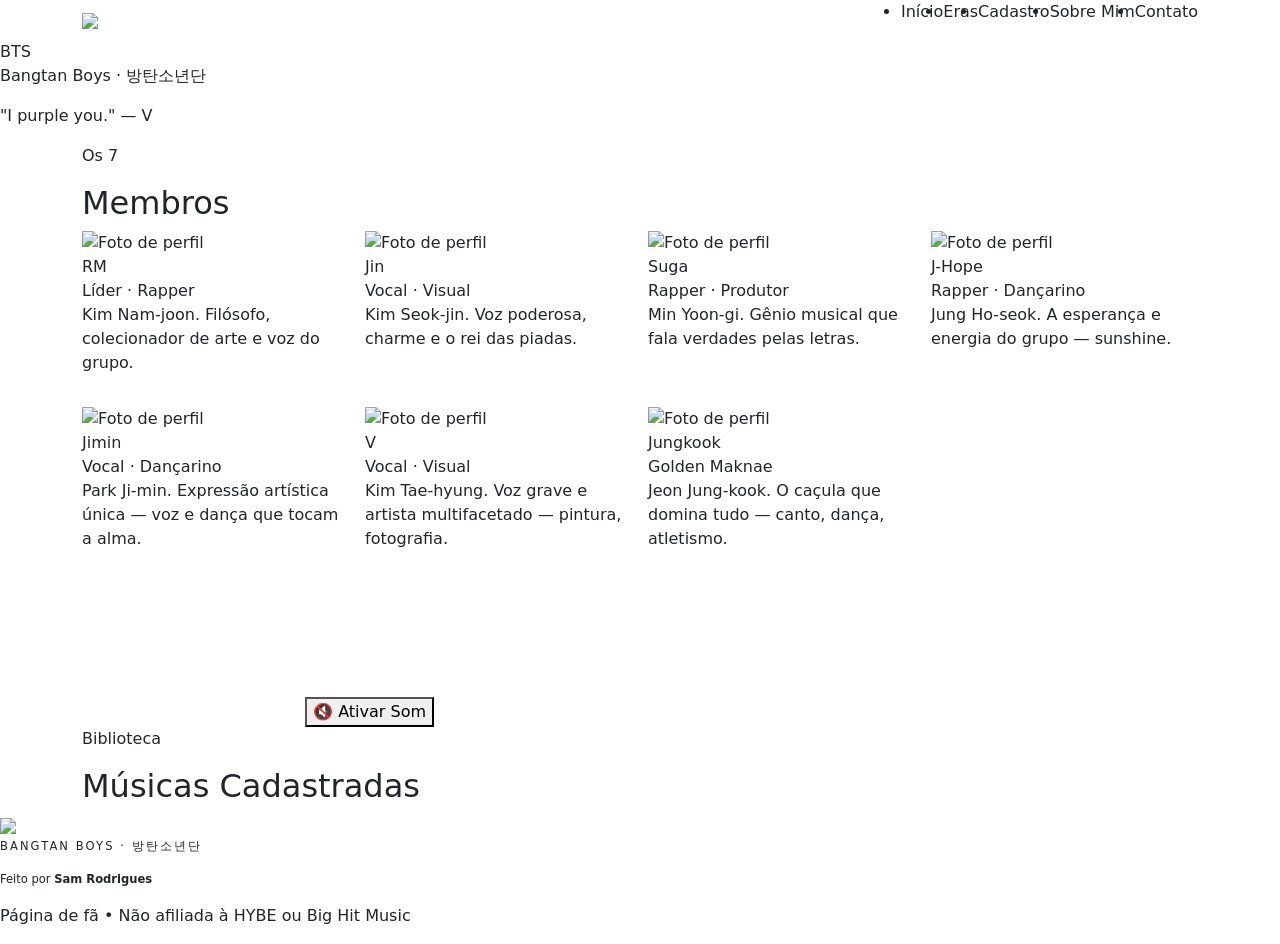
==== index.html @ 4731b125 "Add files via upload" ====
<!DOCTYPE html>
<html lang="pt-BR">
<head>
  <meta charset="UTF-8"/>
  <meta name="viewport" content="width=device-width, initial-scale=1.0, viewport-fit=cover"/>
  <meta name="description" content="Fanpage dedicada ao BTS - Bangtan Boys"/>
  <meta name="theme-color" content="#0A0A0F"/>
  <title>BTS — Bangtan Boys</title>
  <link href="https://cdnjs.cloudflare.com/ajax/libs/bootstrap/5.3.3/css/bootstrap.min.css" rel="stylesheet"/>
  <link href="https://fonts.googleapis.com/css2?family=Cinzel:wght@400;700;900&family=Inter:wght@300;400;500;600&display=swap" rel="stylesheet"/>
  <link rel="icon" type="image/png" href="IMG/icon-bts.png">
  <link rel="stylesheet" href="CSS/style.css"/>
</head>
<body>

<!-- ── NAV ── -->
<nav>
  <div class="container d-flex align-items-center justify-content-between">
    <a href="index.html" class="navbar-brand"><img src="IMG/nome-bts.png" width="60px" alt=""><img src="IMG/logo-bts.png" width="30px"></a>
    <button class="navbar-toggler d-md-none" id="nav-toggle">☰</button>
    <ul class="nav-tabs-custom d-none d-md-flex" id="nav-desktop">
      <li><a href="index.html" class="nav-link active">Início</a></li>
      <li><a href="eras.html" class="nav-link">Eras</a></li>
      <li><a href="cadastro.html" class="nav-link">Cadastro</a></li>
      <li><a href="sobre.html" class="nav-link">Sobre Mim</a></li>
      <li><a href="contato.html" class="nav-link">Contato</a></li>
    </ul>
  </div>
</nav>

<!-- ══════════════════════════════════════
     PAGE: HOME
══════════════════════════════════════ -->
<main id="page-home" class="page">

  <!-- hero -->
  <div class="hero">
    <div class="position-relative">
      <div class="hero-bts">BTS</div>
      <p class="hero-sub">Bangtan Boys · 방탄소년단</p>
      <p class="hero-quote">"I purple you." — V</p>
    </div>
  </div>


  <div class="glow-strip"></div>

  <!-- membros -->
  <section class="sec" style="background:var(--bg2)">
    <div class="container">
      <div class="reveal">
        <p class="sec-label">Os 7</p>
        <h2 class="sec-title">Membros</h2>
        <div class="hairline"></div>
      </div>
      <div class="row g-2 g-md-3">
        <div class="col-6 col-sm-4 col-md-4 col-lg-3 reveal">
          <div class="member-card">
            <div class="avatar-ring">
            <img src="IMG/membros/rm.jpg" alt="Foto de perfil">
            </div>
            <div class="m-name">RM</div>
            <div class="m-role">Líder · Rapper</div>
            <p class="m-desc">Kim Nam-joon. Filósofo, colecionador de arte e voz do grupo.</p>
          </div>
        </div>
        <div class="col-6 col-sm-4 col-md-4 col-lg-3 reveal">
          <div class="member-card">
            <div class="avatar-ring">
            <img src="IMG/membros/jin.jpg" alt="Foto de perfil">
            </div>
            <div class="m-name">Jin</div>
            <div class="m-role">Vocal · Visual</div>
            <p class="m-desc">Kim Seok-jin. Voz poderosa, charme e o rei das piadas.</p>
          </div>
        </div>
        <div class="col-6 col-sm-4 col-md-4 col-lg-3 reveal">
          <div class="member-card">
            <div class="avatar-ring">
            <img src="IMG/membros/suga.jpg" alt="Foto de perfil">
            </div>
            <div class="m-name">Suga</div>
            <div class="m-role">Rapper · Produtor</div>
            <p class="m-desc">Min Yoon-gi. Gênio musical que fala verdades pelas letras.</p>
          </div>
        </div>
        <div class="col-6 col-sm-4 col-md-4 col-lg-3 reveal">
          <div class="member-card">
            <div class="avatar-ring">
            <img src="IMG/membros/hobi.jpg" alt="Foto de perfil">
            </div>
            <div class="m-name">J-Hope</div>
            <div class="m-role">Rapper · Dançarino</div>
            <p class="m-desc">Jung Ho-seok. A esperança e energia do grupo — sunshine.</p>
          </div>
        </div>
        <div class="col-6 col-sm-4 col-md-4 col-lg-3 reveal">
          <div class="member-card">
            <div class="avatar-ring">
            <img src="IMG/membros/jimin.jpg" alt="Foto de perfil">
            </div>
            <div class="m-name">Jimin</div>
            <div class="m-role">Vocal · Dançarino</div>
            <p class="m-desc">Park Ji-min. Expressão artística única — voz e dança que tocam a alma.</p>
          </div>
        </div>
        <div class="col-6 col-sm-4 col-md-4 col-lg-3 reveal">
          <div class="member-card">
            <div class="avatar-ring">
            <img src="IMG/membros/v.jpg" alt="Foto de perfil">
            </div>
            <div class="m-name">V</div>
            <div class="m-role">Vocal · Visual</div>
            <p class="m-desc">Kim Tae-hyung. Voz grave e artista multifacetado — pintura, fotografia.</p>
          </div>
        </div>
        <div class="col-6 col-sm-4 col-md-4 col-lg-3 reveal">
          <div class="member-card">
            <div class="avatar-ring">
            <img src="IMG/membros/jk.jpg" alt="Foto de perfil">
            </div>
            <div class="m-name">Jungkook</div>
            <div class="m-role">Golden Maknae</div>
            <p class="m-desc">Jeon Jung-kook. O caçula que domina tudo — canto, dança, atletismo.</p>
          </div>
        </div>
      </div>
    </div>
  </section>

  <div class="glow-strip"></div>
  
  <section class="banner-video">
    <video id="videoBanner" autoplay muted loop playsinline>
        <source src="video/banner-video.mp4" type="video/mp4">
    </video>

    <button id="btnSom" class="btn-som">
        🔇 Ativar Som
    </button>
</section>

  <div class="glow-strip"></div>

  <!-- músicas cadastradas (home preview) -->
  <section class="sec" id="home-songs-sec">
    <div class="container">
      <div class="reveal">
        <p class="sec-label">Biblioteca</p>
        <h2 class="sec-title">Músicas Cadastradas</h2>
        <div class="hairline"></div>
      </div>
      <div id="home-songs-container"></div>
    </div>
  </section>

</main>

<!-- FOOTER -->
<footer>
  <div class="footer-brand"><img src="IMG/nome-bts.png" width="60px" alt=""><img src="IMG/logo-bts.png" width="30px"></div>
  <p style="font-size:clamp(0.6rem,1.2vw,0.72rem);color:var(--muted);letter-spacing:.18em;text-transform:uppercase">Bangtan Boys · 방탄소년단</p>
  <p style="font-size:clamp(0.6rem,1.2vw,0.72rem);color:var(--muted);margin-top:.4rem">Feito por <strong style="color:var(--purple-l)">Sam Rodrigues</strong></p>
  <p class="footer-note">Página de fã • Não afiliada à HYBE ou Big Hit Music</p>
</footer>

<script src="https://cdnjs.cloudflare.com/ajax/libs/bootstrap/5.3.3/js/bootstrap.bundle.min.js"></script>
<script src="JS/script.js"></script>
</body>
</html>
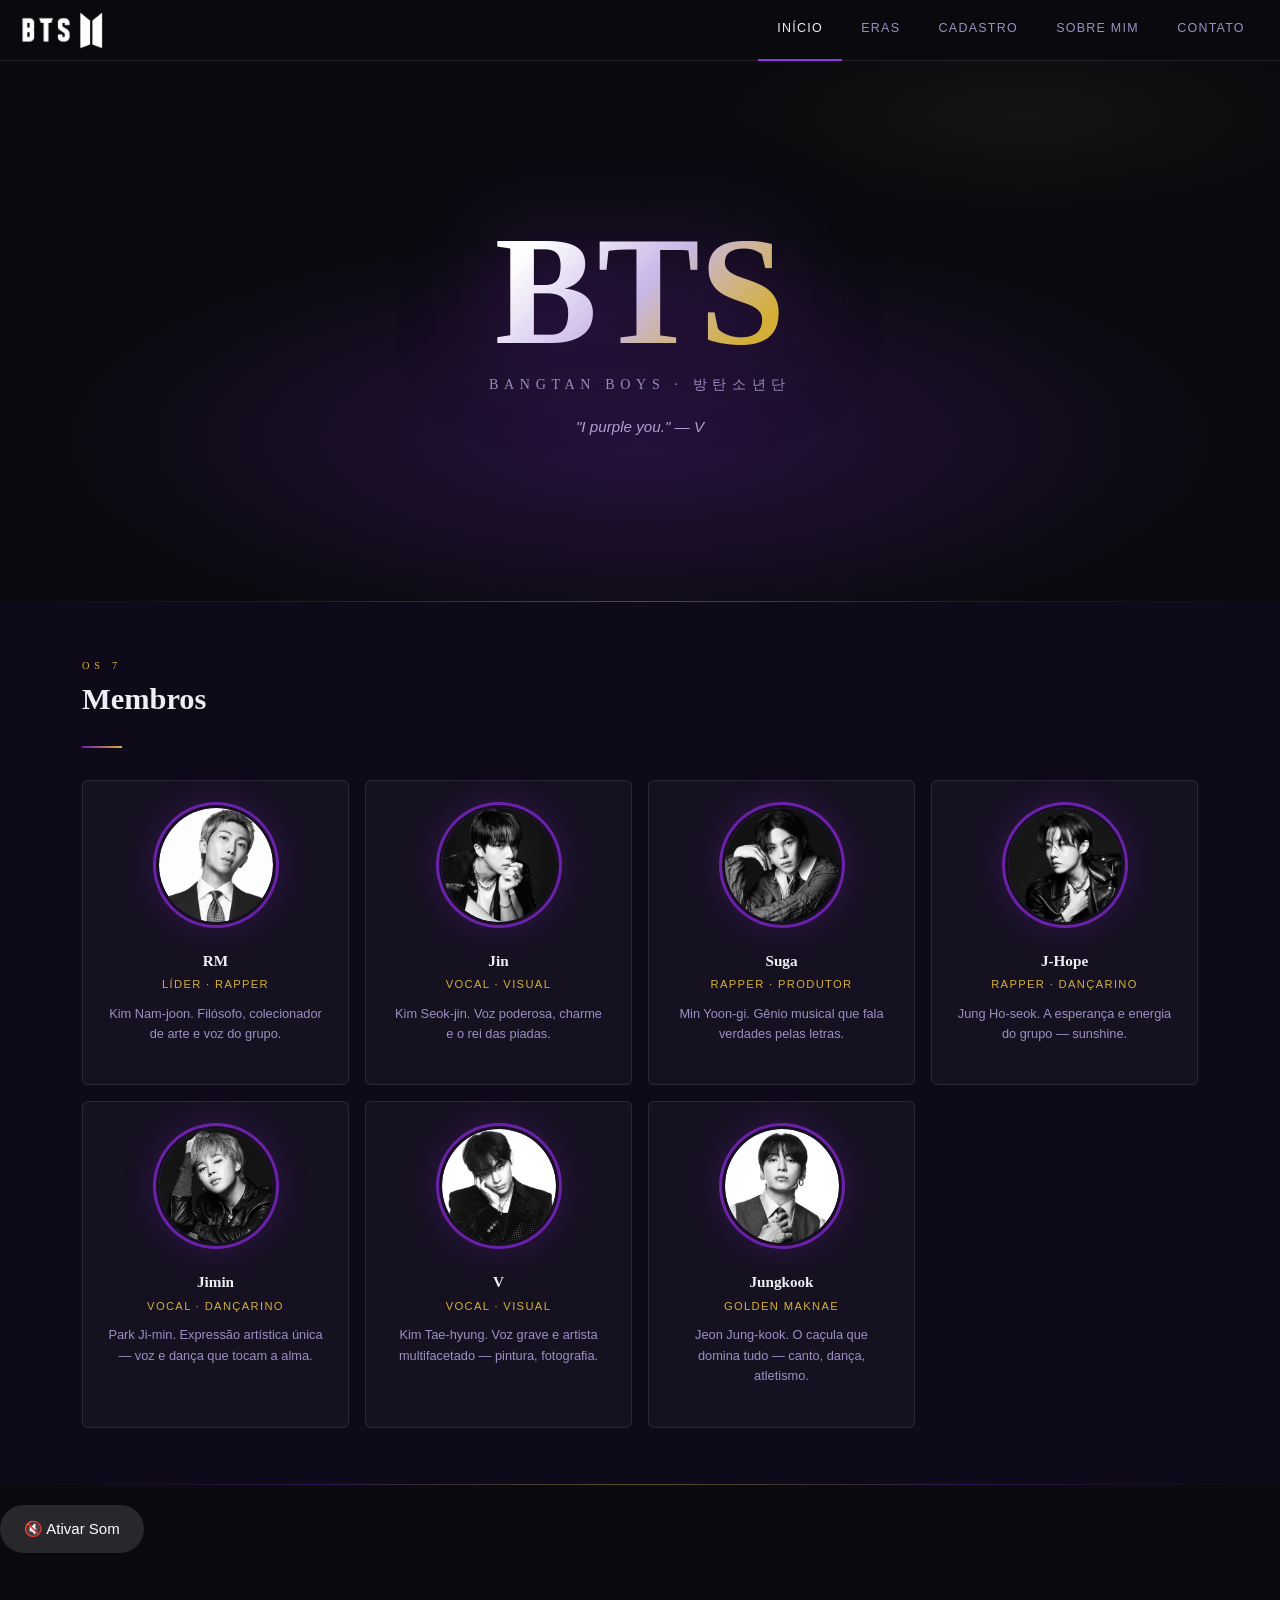
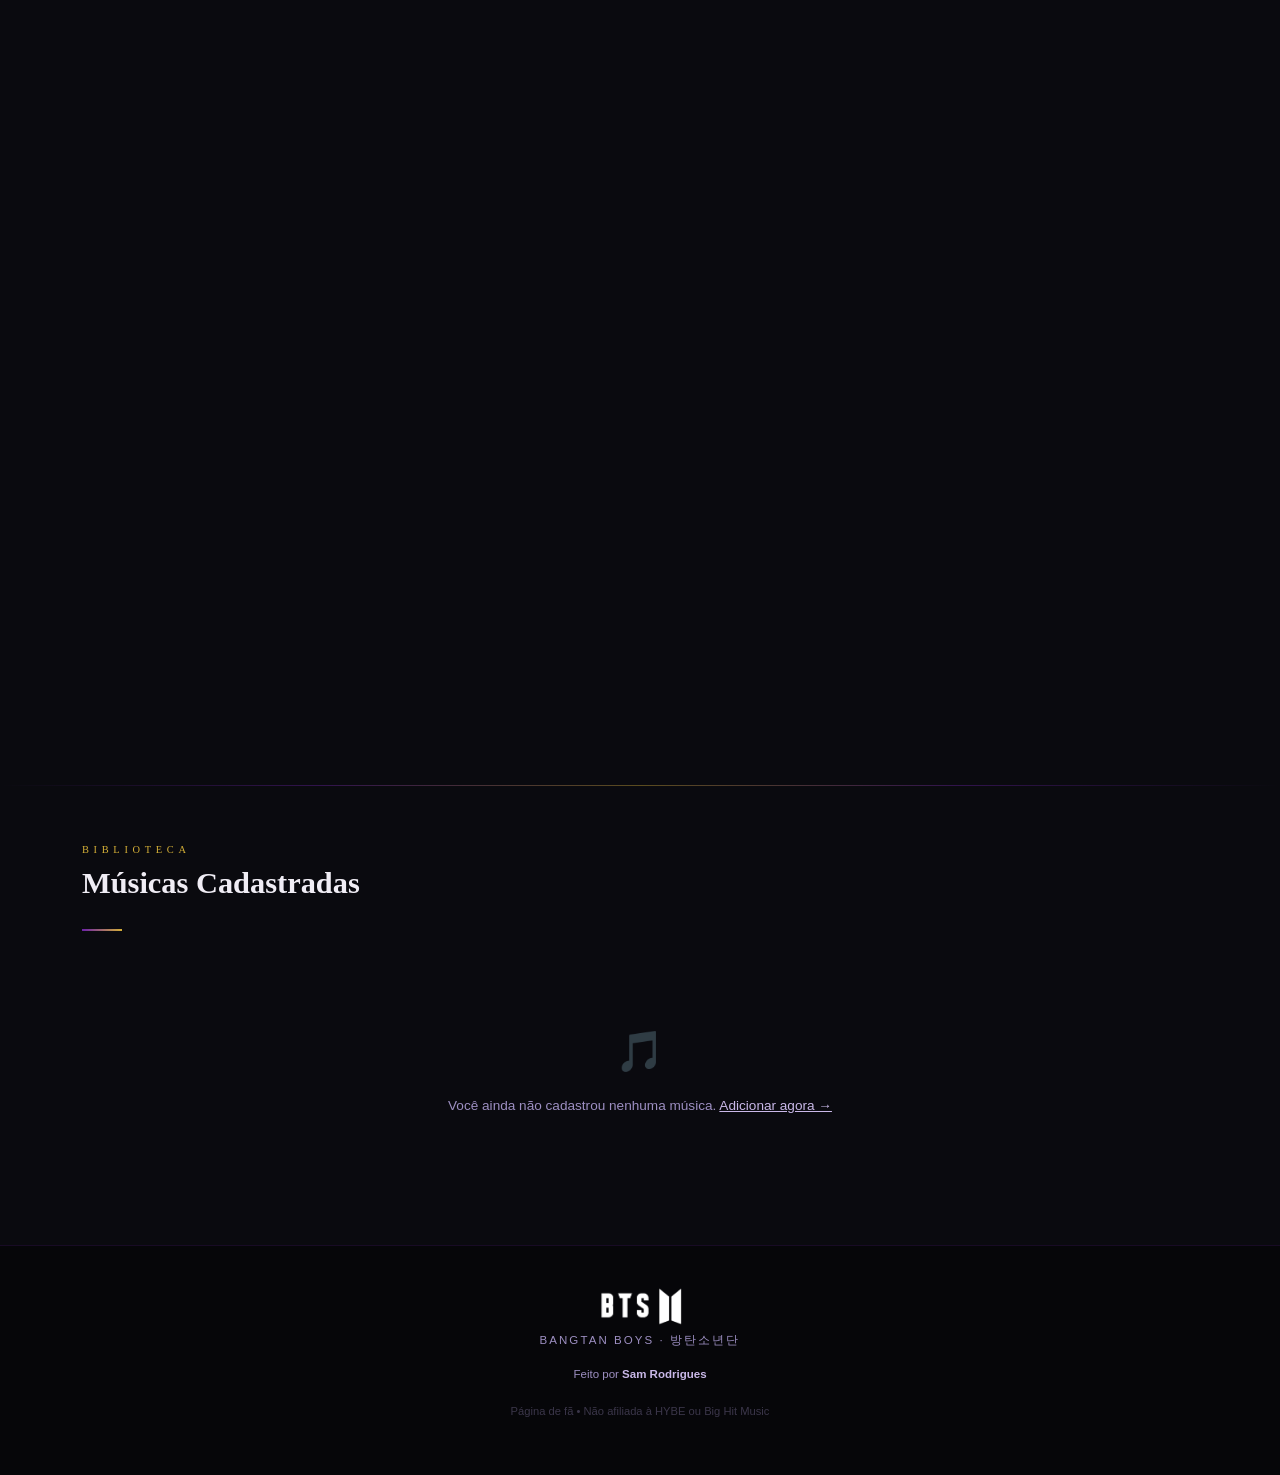
==== commit 43c43540: "Fix video source path in index.html" ====
--- a/index.html
+++ b/index.html
@@ -132,7 +132,7 @@
   
   <section class="banner-video">
     <video id="videoBanner" autoplay muted loop playsinline>
-        <source src="video/banner-video.mp4" type="video/mp4">
+        <source src="VIDEO/banner-video.mp4" type="video/mp4">
     </video>
 
     <button id="btnSom" class="btn-som">
--- a/CSS/style.css
+++ b/CSS/style.css
@@ -0,0 +1,1174 @@
+:root {
+  --bg:       #0A0A0F;
+  --bg2:      #0f0a1a;
+  --bg3:      #130d20;
+  --purple:   #6B21A8;
+  --purple-m: #9333ea;
+  --purple-l: #C9B8E8;
+  --gold:     #D4AF37;
+  --gold-l:   #f0d060;
+  --white:    #F0EDF5;
+  --muted:    #9D8FC2;
+  --border:   rgba(201,184,232,.12);
+  --card-bg:  rgba(255,255,255,.03);
+}
+
+*, *::before, *::after { 
+  box-sizing: border-box; 
+  margin: 0; 
+  padding: 0; 
+}
+
+html { 
+  scroll-behavior: smooth; 
+  font-size: 16px;
+}
+
+body {
+  background: var(--bg);
+  color: var(--white);
+  font-family: 'Inter', sans-serif;
+  font-size: clamp(14px, 2vw, 15px);
+  overflow-x: hidden;
+  line-height: 1.6;
+}
+
+/* ── SCROLLBAR ── */
+::-webkit-scrollbar { 
+  width: 8px; 
+}
+::-webkit-scrollbar-track { 
+  background: var(--bg); 
+}
+::-webkit-scrollbar-thumb { 
+  background: var(--purple); 
+  border-radius: 4px; 
+}
+::-webkit-scrollbar-thumb:hover { 
+  background: var(--purple-m); 
+}
+
+/* ── NAV ── */
+nav {
+  background: rgba(10,10,15,.98);
+  backdrop-filter: blur(16px);
+  border-bottom: 1px solid var(--border);
+  position: sticky; 
+  top: 0; 
+  z-index: 200;
+  padding: 0 1rem;
+}
+
+nav .container {
+  height: 60px;
+  display: flex;
+  align-items: center;
+  justify-content: space-between;
+  max-width: 100%;
+  padding: 0;
+}
+
+.navbar-brand {
+  font-family: 'Cinzel', serif;
+  font-size: clamp(1.2rem, 4vw, 1.5rem);
+  font-weight: 900;
+  letter-spacing: .18em;
+  background: linear-gradient(90deg, var(--gold), var(--purple-l));
+  -webkit-background-clip: text;
+  -webkit-text-fill-color: transparent;
+  flex-shrink: 0;
+  text-decoration: none;
+}
+
+.nav-tabs-custom { 
+  display: flex; 
+  gap: 0; 
+  list-style: none; 
+  margin: 0; 
+  flex-wrap: wrap;
+}
+
+.nav-tabs-custom .nav-link {
+  color: var(--muted);
+  font-size: clamp(0.65rem, 1.5vw, 0.78rem);
+  letter-spacing: .1em;
+  text-transform: uppercase;
+  padding: 1.25rem clamp(0.8rem, 2vw, 1.2rem);
+  border: none;
+  background: none;
+  cursor: pointer;
+  border-bottom: 2px solid transparent;
+  transition: color .2s, border-color .2s;
+  white-space: nowrap;
+  text-decoration: none;
+  display: block;
+}
+
+.nav-tabs-custom .nav-link:hover { 
+  color: var(--purple-l); 
+}
+
+.nav-tabs-custom .nav-link.active {
+  color: var(--white);
+  border-bottom-color: var(--purple-m);
+}
+
+.navbar-toggler {
+  border: 1px solid var(--border);
+  background: none;
+  color: var(--purple-l);
+  padding: .5rem .8rem;
+  border-radius: 3px;
+  font-size: 1.25rem;
+  cursor: pointer;
+  transition: all .2s;
+}
+
+.navbar-toggler:hover {
+  border-color: var(--purple-m);
+  color: var(--white);
+}
+
+/* ── PAGES ── */
+.page { 
+  min-height: calc(100vh - 60px); 
+}
+
+/* ── HERO (home) ── */
+.hero {
+  min-height: clamp(45vh, 60vh, 70vh);
+  display: flex; 
+  align-items: center; 
+  justify-content: center;
+  text-align: center;
+  padding: clamp(2rem, 5vw, 4rem) 1rem clamp(2rem, 5vw, 3rem);
+  position: relative; 
+  overflow: hidden;
+}
+
+.hero::before {
+  content: '';
+  position: absolute; 
+  inset: 0;
+  background:
+    radial-gradient(ellipse 65% 55% at 50% 70%, rgba(107,33,168,.3) 0%, transparent 70%),
+    radial-gradient(ellipse 40% 30% at 80% 10%, rgba(212,175,55,.06) 0%, transparent 60%);
+  pointer-events: none;
+}
+
+.hero-bts {
+  font-family: 'Cinzel', serif;
+  font-size: clamp(3rem, 12vw, 11rem);
+  font-weight: 900;
+  line-height: .9;
+  background: linear-gradient(135deg, #fff 15%, var(--purple-l) 50%, var(--gold) 85%);
+  -webkit-background-clip: text;
+  -webkit-text-fill-color: transparent;
+  filter: drop-shadow(0 0 48px rgba(107,33,168,.55));
+  position: relative;
+  word-break: break-word;
+}
+
+.hero-sub {
+  font-family: 'Cinzel', serif;
+  font-size: clamp(0.6rem, 1.5vw, 0.88rem);
+  letter-spacing: .4em;
+  color: var(--muted);
+  text-transform: uppercase;
+  margin-top: clamp(0.5rem, 2vw, 0.75rem);
+}
+
+.hero-quote {
+  color: var(--purple-l);
+  font-style: italic;
+  font-size: clamp(0.8rem, 2vw, 0.95rem);
+  margin-top: clamp(0.75rem, 2vw, 1.25rem);
+  opacity: .85;
+}
+
+/* ── SECTION SHARED ── */
+.sec { 
+  padding: clamp(2rem, 5vw, 3.5rem) 0; 
+}
+
+.sec-label {
+  font-family: 'Cinzel', serif;
+  font-size: clamp(0.6rem, 1.2vw, 0.65rem);
+  letter-spacing: .45em;
+  color: var(--gold);
+  text-transform: uppercase;
+  margin-bottom: .4rem;
+}
+
+.sec-title {
+  font-family: 'Cinzel', serif;
+  font-size: clamp(1.3rem, 4vw, 1.9rem);
+  font-weight: 700;
+  color: var(--white);
+  margin-bottom: clamp(1rem, 3vw, 1.75rem);
+  word-break: break-word;
+}
+
+.hairline {
+  width: 40px; 
+  height: 2px;
+  background: linear-gradient(90deg, var(--purple), var(--gold));
+  margin-bottom: clamp(1.5rem, 3vw, 2rem);
+}
+
+/* ── MEMBER CARDS ── */
+.member-card {
+  background: var(--card-bg);
+  border: 1px solid var(--border);
+  border-radius: 6px;
+  padding: clamp(1rem, 2vw, 1.5rem);
+  text-align: center;
+  height: 100%;
+  transition: border-color .2s, transform .25s;
+}
+
+.member-card:hover { 
+  border-color: rgba(107,33,168,.45); 
+  transform: translateY(-4px); 
+}
+
+.m-avatar {
+  width: 60px; 
+  height: 60px;
+  border-radius: 50%;
+  background: linear-gradient(135deg, var(--purple), #1a0533);
+  border: 2px solid rgba(201,184,232,.25);
+  display: flex; 
+  align-items: center; 
+  justify-content: center;
+  font-family: 'Cinzel', serif;
+  font-size: 1.1rem; 
+  font-weight: 700;
+  color: var(--purple-l);
+  margin: 0 auto .9rem;
+}
+
+.m-name { 
+  font-family:'Cinzel',serif; 
+  font-size: clamp(0.85rem, 2vw, 0.95rem); 
+  font-weight:700; 
+  color:var(--white); 
+  margin-bottom:.2rem; 
+}
+
+.m-role { 
+  font-size: clamp(0.65rem, 1.5vw, 0.7rem); 
+  color:var(--gold); 
+  letter-spacing:.12em; 
+  text-transform:uppercase; 
+}
+
+.m-desc { 
+  font-size: clamp(0.75rem, 1.5vw, 0.8rem); 
+  color:var(--muted); 
+  margin-top:.6rem; 
+  line-height:1.6; 
+}
+/*coisas do banner*/
+.banner-video{
+    position: relative;
+    height: 100vh;
+    overflow: hidden;
+}
+
+.banner-video video{
+    position: absolute;
+    width:100%;
+    height:100%;
+    object-fit:cover;
+}
+
+.banner-content{
+    position:relative;
+    z-index:2;
+    display:flex;
+    justify-content:center;
+    align-items:center;
+    height:100%;
+    color:#fff;
+}
+.btn-som{
+    margin-top:20px;
+    padding:12px 24px;
+    border:none;
+    border-radius:30px;
+    background:#ffffff20;
+    color:#fff;
+    cursor:pointer;
+    backdrop-filter:blur(10px);
+    transition:.3s;
+}
+
+.btn-som:hover{
+    background:#ffffff40;
+}
+
+/* ── GLOW STRIP ── */
+.glow-strip {
+  height: 1px;
+  background: linear-gradient(90deg, transparent, var(--purple), var(--gold), var(--purple), transparent);
+  opacity: .4;
+}
+
+/* ── CADASTRO PAGE ── */
+.form-section {
+  max-width: 680px;
+  margin: 0 auto;
+  background: var(--card-bg);
+  border: 1px solid var(--border);
+  border-radius: 8px;
+  padding: clamp(1.5rem, 4vw, 2.5rem);
+}
+
+.form-label {
+  color: var(--purple-l);
+  font-size: clamp(0.7rem, 1.5vw, 0.78rem);
+  letter-spacing: .08em;
+  text-transform: uppercase;
+  margin-bottom: .4rem;
+  font-weight: 500;
+}
+
+.form-control, .form-select {
+  background: rgba(255,255,255,.04) !important;
+  border: 1px solid var(--border) !important;
+  color: var(--white) !important;
+  border-radius: 4px;
+  font-size: clamp(0.8rem, 1.5vw, 0.88rem);
+  padding: 0.6rem 0.8rem;
+  transition: border-color .2s;
+}
+
+.form-control:focus, .form-select:focus {
+  border-color: var(--purple-m) !important;
+  box-shadow: 0 0 0 3px rgba(147,51,234,.15) !important;
+  outline: none;
+}
+
+.form-control::placeholder { 
+  color: var(--muted); 
+  opacity: .6; 
+}
+
+.form-select option { 
+  background: #1a0d2e; 
+  color: var(--white); 
+}
+
+.btn-add {
+  background: var(--purple);
+  color: #fff; 
+  border: none;
+  padding: clamp(0.6rem, 1.5vw, 0.65rem) clamp(1.5rem, 3vw, 2rem);
+  border-radius: 4px;
+  font-size: clamp(0.75rem, 1.5vw, 0.82rem);
+  letter-spacing: .08em;
+  text-transform: uppercase;
+  cursor: pointer;
+  transition: background .2s, box-shadow .2s;
+  width: 100%;
+  margin-top: .5rem;
+}
+
+.btn-add:hover { 
+  background: var(--purple-m); 
+  box-shadow: 0 0 18px rgba(147,51,234,.4); 
+}
+
+/* ── TABELA DE MÚSICAS ── */
+.songs-section { 
+  margin-top: clamp(2rem, 5vw, 3rem); 
+}
+
+.songs-header {
+  display: flex; 
+  align-items: center; 
+  justify-content: space-between;
+  margin-bottom: clamp(1rem, 2vw, 1.25rem); 
+  flex-wrap: wrap; 
+  gap: clamp(0.5rem, 1vw, 0.75rem);
+}
+
+.badge-count {
+  background: rgba(107,33,168,.3);
+  border: 1px solid rgba(107,33,168,.4);
+  color: var(--purple-l);
+  font-size: clamp(0.65rem, 1.2vw, 0.72rem);
+  letter-spacing: .1em;
+  padding: .25rem .75rem;
+  border-radius: 20px;
+  white-space: nowrap;
+}
+
+.search-input {
+  background: rgba(255,255,255,.04);
+  border: 1px solid var(--border);
+  color: var(--white);
+  border-radius: 4px;
+  padding: clamp(0.4rem, 1vw, 0.45rem) clamp(0.7rem, 1.5vw, 0.9rem);
+  font-size: clamp(0.75rem, 1.5vw, 0.82rem);
+  width: 100%;
+  max-width: 250px;
+  transition: border-color .2s;
+}
+
+.search-input:focus { 
+  border-color: var(--purple-m); 
+  outline: none; 
+}
+
+.search-input::placeholder { 
+  color: var(--muted); 
+  opacity: .6; 
+}
+
+.songs-table-wrap {
+  border: 1px solid var(--border);
+  border-radius: 6px;
+  overflow: hidden;
+  overflow-x: auto;
+  -webkit-overflow-scrolling: touch;
+}
+
+table.songs-table {
+  width: 100%;
+  border-collapse: collapse;
+  font-size: clamp(0.75rem, 1.5vw, 0.84rem);
+  min-width: 600px;
+}
+
+.songs-table thead tr {
+  background: rgba(107,33,168,.18);
+}
+
+.songs-table thead th {
+  color: var(--muted);
+  font-size: clamp(0.65rem, 1.2vw, 0.7rem);
+  letter-spacing: .12em;
+  text-transform: uppercase;
+  padding: clamp(0.6rem, 1.5vw, 0.85rem) clamp(0.8rem, 1.5vw, 1.1rem);
+  border-bottom: 1px solid var(--border);
+  white-space: nowrap;
+  font-weight: 500;
+  cursor: pointer;
+  user-select: none;
+  transition: color .2s;
+}
+
+.songs-table thead th:hover { 
+  color: var(--purple-l); 
+}
+
+.songs-table thead th.sorted-asc::after { 
+  content: ' ↑'; 
+  color: var(--gold); 
+}
+
+.songs-table thead th.sorted-desc::after { 
+  content: ' ↓'; 
+  color: var(--gold); 
+}
+
+.songs-table tbody tr {
+  border-bottom: 1px solid var(--border);
+  transition: background .15s;
+}
+
+.songs-table tbody tr:last-child { 
+  border-bottom: none; 
+}
+
+.songs-table tbody tr:hover { 
+  background: rgba(107,33,168,.08); 
+}
+
+.songs-table td { 
+  padding: clamp(0.6rem, 1.5vw, 0.8rem) clamp(0.8rem, 1.5vw, 1.1rem); 
+  color: var(--white); 
+  vertical-align: middle; 
+}
+
+.songs-table td.td-title { 
+  font-weight: 500; 
+}
+
+.songs-table td.td-member { 
+  color: var(--purple-l); 
+  font-size: clamp(0.7rem, 1.2vw, 0.8rem); 
+}
+
+.songs-table td.td-album { 
+  color: var(--muted); 
+  font-size: clamp(0.7rem, 1.2vw, 0.8rem); 
+}
+
+.td-year span {
+  background: rgba(212,175,55,.12);
+  border: 1px solid rgba(212,175,55,.25);
+  color: var(--gold-l);
+  padding: .15rem .55rem;
+  border-radius: 3px;
+  font-size: clamp(0.65rem, 1.2vw, 0.74rem);
+  font-family: 'Inter', monospace;
+}
+
+.td-fav { 
+  text-align: center; 
+  font-size: 1rem; 
+  cursor: pointer;
+  transition: transform .2s;
+}
+
+.td-fav:hover { 
+  transform: scale(1.2); 
+}
+
+.td-actions { 
+  text-align: center; 
+}
+
+.btn-del {
+  background: rgba(220,38,38,.15);
+  border: 1px solid rgba(220,38,38,.25);
+  color: #f87171;
+  border-radius: 3px;
+  padding: .2rem .6rem;
+  font-size: clamp(0.65rem, 1.2vw, 0.72rem);
+  cursor: pointer;
+  transition: background .2s;
+}
+
+.btn-del:hover { 
+  background: rgba(220,38,38,.3); 
+}
+
+.empty-state {
+  text-align: center;
+  padding: clamp(2rem, 5vw, 3.5rem) 1rem;
+  color: var(--muted);
+}
+
+.empty-state .empty-icon { 
+  font-size: clamp(2rem, 5vw, 2.5rem); 
+  margin-bottom: .75rem; 
+  opacity: .5; 
+}
+
+.empty-state p { 
+  font-size: clamp(0.8rem, 1.5vw, 0.85rem); 
+}
+
+/* ── TOAST ── */
+.toast-bts {
+  position: fixed; 
+  bottom: clamp(1rem, 3vw, 2rem); 
+  right: clamp(1rem, 3vw, 2rem);
+  background: rgba(107,33,168,.9);
+  backdrop-filter: blur(8px);
+  border: 1px solid rgba(201,184,232,.2);
+  color: var(--white);
+  padding: .75rem clamp(1rem, 2vw, 1.5rem);
+  border-radius: 6px;
+  font-size: clamp(0.75rem, 1.5vw, 0.84rem);
+  z-index: 9999;
+  transform: translateY(120%);
+  opacity: 0;
+  transition: transform .3s, opacity .3s;
+  max-width: 90vw;
+}
+
+.toast-bts.show { 
+  transform: translateY(0); 
+  opacity: 1; 
+}
+
+/* ── SOBRE MIM ── */
+.sobre-hero {
+  padding: clamp(2rem, 5vw, 4rem) 1rem clamp(1.5rem, 3vw, 2rem);
+  text-align: center;
+  position: relative;
+}
+
+.avatar-ring {
+  width: clamp(80px, 15vw, 120px);
+  height: clamp(80px, 15vw, 120px);
+  border-radius: 50%;
+  background: linear-gradient(135deg, var(--purple), #1a0533);
+  border: 3px solid transparent;
+  background-clip: padding-box;
+  position: relative;
+  margin: 0 auto clamp(1rem, 2vw, 1.5rem);
+  display: flex;
+  align-items: center;
+  justify-content: center;
+  box-shadow: 0 0 0 3px var(--purple), 0 0 32px rgba(107,33,168,.4);
+  overflow: hidden; /* ESSENCIAL */
+}
+
+.avatar-ring img {
+  width: 100%;
+  height: 100%;
+  object-fit: cover;
+  border-radius: 50%;
+  display: block;
+}
+
+.sobre-name {
+  font-family: 'Cinzel', serif;
+  font-size: clamp(1.4rem, 5vw, 2.2rem);
+  font-weight: 700;
+  background: linear-gradient(90deg, var(--white), var(--purple-l));
+  -webkit-background-clip: text;
+  -webkit-text-fill-color: transparent;
+  margin-bottom: .4rem;
+  word-break: break-word;
+}
+
+.sobre-role {
+  color: var(--gold);
+  font-size: clamp(0.65rem, 1.5vw, 0.78rem);
+  letter-spacing: .3em;
+  text-transform: uppercase;
+}
+
+.sobre-bio {
+  max-width: 580px;
+  margin: clamp(1rem, 2vw, 1.5rem) auto 0;
+  color: var(--muted);
+  line-height: 1.75;
+  font-size: clamp(0.85rem, 1.5vw, 0.9rem);
+}
+
+.social-links {
+  display: flex; 
+  gap: clamp(0.75rem, 2vw, 1rem); 
+  justify-content: center;
+  margin-top: clamp(1.25rem, 3vw, 1.75rem); 
+  flex-wrap: wrap;
+}
+
+.social-btn {
+  display: inline-flex; 
+  align-items: center; 
+  gap: .5rem;
+  background: var(--card-bg);
+  border: 1px solid var(--border);
+  color: var(--purple-l);
+  padding: clamp(0.45rem, 1vw, 0.55rem) clamp(1rem, 2vw, 1.3rem);
+  border-radius: 4px;
+  font-size: clamp(0.7rem, 1.5vw, 0.8rem);
+  letter-spacing: .07em;
+  text-decoration: none;
+  transition: border-color .2s, color .2s;
+}
+
+.social-btn:hover { 
+  border-color: var(--purple-m); 
+  color: var(--white); 
+}
+
+/* skills */
+.skill-tag {
+  display: inline-block;
+  background: rgba(107,33,168,.2);
+  border: 1px solid rgba(107,33,168,.35);
+  color: var(--purple-l);
+  font-size: clamp(0.65rem, 1.2vw, 0.75rem);
+  padding: clamp(0.25rem, 0.5vw, 0.3rem) clamp(0.6rem, 1vw, 0.8rem);
+  border-radius: 3px;
+  margin: .25rem;
+  letter-spacing: .05em;
+}
+
+.skill-tag.gold {
+  background: rgba(212,175,55,.12);
+  border-color: rgba(212,175,55,.3);
+  color: var(--gold-l);
+}
+
+/* project cards */
+.proj-card {
+  background: var(--card-bg);
+  border: 1px solid var(--border);
+  border-radius: 6px;
+  padding: clamp(1rem, 2vw, 1.5rem);
+  height: 100%;
+  transition: border-color .2s, transform .2s;
+}
+
+.proj-card:hover { 
+  border-color: rgba(212,175,55,.3); 
+  transform: translateY(-3px); 
+}
+
+.proj-name {
+  font-family: 'Cinzel', serif;
+  font-size: clamp(0.85rem, 2vw, 0.95rem);
+  font-weight: 700;
+  color: var(--white);
+  margin-bottom: .3rem;
+}
+
+.proj-type {
+  font-size: clamp(0.6rem, 1.2vw, 0.68rem);
+  color: var(--gold);
+  letter-spacing: .15em;
+  text-transform: uppercase;
+  margin-bottom: .75rem;
+}
+
+.proj-desc { 
+  font-size: clamp(0.75rem, 1.5vw, 0.82rem); 
+  color: var(--muted); 
+  line-height: 1.65; 
+}
+
+.cards-container{
+    display: flex;
+    gap: 1.5rem;
+    flex-wrap: wrap;      /* quebra para baixo em telas pequenas */
+    justify-content: center;
+    align-items: stretch;
+}
+
+.cards-container .info-card{
+    flex: 1 1 420px;      /* cresce, diminui e largura ideal */
+    max-width: 560px;
+}
+.info-card {
+  background: var(--card-bg);
+  border: 1px solid var(--border);
+  border-radius: 6px;
+  padding: clamp(1rem, 2vw, 1.5rem);
+}
+
+.info-card-label {
+  font-size: clamp(0.6rem, 1.2vw, 0.68rem);
+  color: var(--gold);
+  letter-spacing: .2em;
+  text-transform: uppercase;
+  margin-bottom: .75rem;
+}
+
+/* ── FOOTER ── */
+footer {
+  background: #060609;
+  border-top: 1px solid rgba(107,33,168,.18);
+  padding: clamp(1.5rem, 3vw, 2.5rem) 1rem;
+  text-align: center;
+}
+
+.footer-brand {
+  font-family: 'Cinzel', serif;
+  font-size: clamp(1.3rem, 3vw, 1.6rem);
+  font-weight: 900;
+  background: linear-gradient(90deg, var(--gold), var(--purple-l));
+  -webkit-background-clip: text;
+  -webkit-text-fill-color: transparent;
+  margin-bottom: .3rem;
+}
+
+.footer-note { 
+  font-size: clamp(0.6rem, 1.2vw, 0.7rem); 
+  color: rgba(157,143,194,.35); 
+  margin-top: 1.2rem; 
+}
+
+/* ── ERAS PAGE ── */
+.era-filters {
+  display: flex; 
+  gap: clamp(0.4rem, 1vw, 0.5rem); 
+  flex-wrap: wrap;
+  margin-bottom: clamp(1.5rem, 3vw, 2.5rem);
+}
+
+.era-pill {
+  background: var(--card-bg);
+  border: 1px solid var(--border);
+  color: var(--muted);
+  font-size: clamp(0.65rem, 1.2vw, 0.72rem);
+  letter-spacing: .1em;
+  text-transform: uppercase;
+  padding: clamp(0.3rem, 0.8vw, 0.35rem) clamp(0.8rem, 1.5vw, 1rem);
+  border-radius: 20px;
+  cursor: pointer;
+  transition: background .2s, border-color .2s, color .2s;
+  white-space: nowrap;
+}
+
+.era-pill:hover { 
+  border-color: var(--purple-m); 
+  color: var(--purple-l); 
+}
+
+.era-pill.active {
+  background: rgba(107,33,168,.3);
+  border-color: var(--purple-m);
+  color: var(--white);
+}
+
+.era-timeline {
+  position: relative;
+  padding-left: clamp(1.5rem, 3vw, 2.5rem);
+}
+
+.era-timeline::before {
+  content: '';
+  position: absolute;
+  left: clamp(8px, 1.5vw, 10px); 
+  top: 8px; 
+  bottom: 8px;
+  width: 2px;
+  background: linear-gradient(to bottom, var(--purple), var(--gold), var(--purple));
+  opacity: .35;
+  border-radius: 2px;
+}
+
+.era-item {
+  position: relative;
+  margin-bottom: clamp(1.5rem, 3vw, 2rem);
+  transition: opacity .3s, transform .3s;
+}
+
+.era-item.hidden { 
+  display: none; 
+}
+
+.era-dot {
+  position: absolute;
+  left: clamp(-2.25rem, -3vw, -2.5rem);
+  top: 1.1rem;
+  width: 14px; 
+  height: 14px;
+  border-radius: 50%;
+  border: 2px solid var(--purple-m);
+  background: var(--bg);
+  transition: background .2s, border-color .2s;
+  z-index: 1;
+}
+
+.era-item:hover .era-dot {
+  background: var(--purple-m);
+  box-shadow: 0 0 12px rgba(147,51,234,.5);
+}
+
+.era-card {
+  background: var(--card-bg);
+  border: 1px solid var(--border);
+  border-radius: 8px;
+  overflow: hidden;
+  display: grid;
+  grid-template-columns: clamp(120px, 25vw, 160px) 1fr;
+  transition: border-color .2s, transform .2s;
+}
+
+.era-card:hover { 
+  border-color: rgba(147,51,234,.4); 
+  transform: translateX(4px); 
+}
+
+.era-cover {
+  height: 100%;
+  min-height: clamp(100px, 20vw, 160px);
+  display: flex; 
+  align-items: center; 
+  justify-content: center;
+  font-family: 'Cinzel', serif;
+  font-size: clamp(0.75rem, 1.5vw, 0.85rem);
+  font-weight: 700;
+  letter-spacing: .08em;
+  text-align: center;
+  padding: 0;
+  line-height: 1.3;
+  position: relative;
+  overflow: hidden;
+}
+
+.era-cover-img {
+  width: 100%; 
+  height: 100%;
+  object-fit: cover;
+  display: block;
+  position: absolute; 
+  inset: 0;
+}
+
+.era-cover-label {
+  position: relative; 
+  z-index: 1;
+  padding: 1rem;
+}
+
+.era-cover-img.loaded + .era-cover-label { 
+  display: none; 
+}
+
+.img-upload-area {
+  border: 2px dashed var(--border);
+  border-radius: 6px;
+  padding: clamp(1rem, 2vw, 1.25rem);
+  text-align: center;
+  cursor: pointer;
+  transition: border-color .2s, background .2s;
+  position: relative;
+}
+
+.img-upload-area:hover { 
+  border-color: var(--purple-m); 
+  background: rgba(107,33,168,.05); 
+}
+
+.img-upload-area input[type=file] {
+  position: absolute; 
+  inset: 0; 
+  opacity: 0; 
+  cursor: pointer; 
+  width: 100%; 
+  height: 100%;
+}
+
+.img-upload-hint { 
+  font-size: clamp(0.7rem, 1.5vw, 0.78rem); 
+  color: var(--muted); 
+}
+
+.img-preview-wrap { 
+  display: none; 
+  margin-top: .75rem; 
+}
+
+.img-preview-wrap.show { 
+  display: flex; 
+  align-items: center; 
+  gap: .75rem; 
+  flex-wrap: wrap;
+}
+
+.img-preview-wrap img {
+  width: clamp(50px, 10vw, 64px); 
+  height: clamp(50px, 10vw, 64px);
+  object-fit: cover;
+  border-radius: 4px;
+  border: 1px solid var(--border);
+}
+
+.btn-rm-img {
+  background: rgba(220,38,38,.15);
+  border: 1px solid rgba(220,38,38,.25);
+  color: #f87171;
+  border-radius: 3px;
+  padding: .2rem .6rem;
+  font-size: clamp(0.65rem, 1.2vw, 0.72rem);
+  cursor: pointer;
+}
+
+.song-thumb {
+  width: clamp(30px, 5vw, 36px); 
+  height: clamp(30px, 5vw, 36px);
+  object-fit: cover;
+  border-radius: 3px;
+  border: 1px solid var(--border);
+  vertical-align: middle;
+}
+
+.song-thumb-empty {
+  width: clamp(30px, 5vw, 36px); 
+  height: clamp(30px, 5vw, 36px);
+  background: rgba(107,33,168,.15);
+  border: 1px solid var(--border);
+  border-radius: 3px;
+  display: inline-flex; 
+  align-items: center; 
+  justify-content: center;
+  font-size: clamp(0.7rem, 1.5vw, 0.8rem);
+  vertical-align: middle;
+}
+
+.era-body { 
+  padding: clamp(1rem, 2vw, 1.25rem) clamp(1rem, 2vw, 1.5rem); 
+}
+
+.era-year-tag {
+  font-size: clamp(0.6rem, 1.2vw, 0.68rem);
+  color: var(--gold);
+  letter-spacing: .2em;
+  text-transform: uppercase;
+  margin-bottom: .3rem;
+}
+
+.era-name {
+  font-family: 'Cinzel', serif;
+  font-size: clamp(0.95rem, 2vw, 1.05rem);
+  font-weight: 700;
+  color: var(--white);
+  margin-bottom: .3rem;
+  word-break: break-word;
+}
+
+.era-type-badge {
+  display: inline-block;
+  font-size: clamp(0.6rem, 1.2vw, 0.65rem);
+  letter-spacing: .12em;
+  text-transform: uppercase;
+  padding: .15rem .6rem;
+  border-radius: 3px;
+  margin-bottom: .7rem;
+}
+
+.era-type-album { 
+  background: rgba(107,33,168,.2); 
+  border: 1px solid rgba(107,33,168,.35); 
+  color: var(--purple-l); 
+}
+
+.era-type-single { 
+  background: rgba(212,175,55,.12); 
+  border: 1px solid rgba(212,175,55,.3); 
+  color: var(--gold-l); 
+}
+
+.era-type-mini { 
+  background: rgba(16,185,129,.12); 
+  border: 1px solid rgba(16,185,129,.3); 
+  color: #6ee7b7; 
+}
+
+.era-desc {
+  font-size: clamp(0.75rem, 1.5vw, 0.82rem);
+  color: var(--muted);
+  line-height: 1.65;
+  margin-bottom: .75rem;
+}
+
+.era-tracks {
+  display: flex; 
+  flex-wrap: wrap; 
+  gap: .3rem;
+}
+
+.era-track {
+  background: rgba(255,255,255,.04);
+  border: 1px solid var(--border);
+  color: var(--purple-l);
+  font-size: clamp(0.6rem, 1.2vw, 0.7rem);
+  padding: .2rem .6rem;
+  border-radius: 3px;
+  letter-spacing: .04em;
+}
+
+/* ── REVEAL ── */
+.reveal { 
+  opacity: 0; 
+  transform: translateY(20px); 
+  transition: opacity .55s, transform .55s; 
+}
+
+.reveal.visible { 
+  opacity: 1; 
+  transform: none; 
+}
+
+/* ── RESPONSIVE ADJUSTMENTS ── */
+@media (max-width: 768px) {
+  nav {
+    padding: 0 0.75rem;
+  }
+  
+  .nav-collapse { 
+    display: none; 
+  }
+  
+  .nav-collapse.open { 
+    display: flex; 
+    flex-direction: column; 
+    background: rgba(10,10,15,.98); 
+    position: absolute; 
+    top: 100%; 
+    left: 0; 
+    right: 0; 
+    border-bottom: 1px solid var(--border); 
+    padding: .5rem 0; 
+    z-index: 100;
+  }
+  
+  .form-section { 
+    padding: clamp(1rem, 2vw, 1.5rem); 
+  }
+  
+  .search-input { 
+    max-width: 100%; 
+  }
+  
+  .songs-header { 
+    flex-direction: column; 
+    align-items: stretch; 
+  }
+  
+  .era-card { 
+    grid-template-columns: 1fr; 
+  }
+  
+  .era-cover { 
+    height: 100px !important; 
+  }
+  
+  .container {
+    padding-left: 1rem;
+    padding-right: 1rem;
+  }
+}
+
+@media (max-width: 480px) {
+  html {
+    font-size: 14px;
+  }
+  
+  .navbar-brand {
+    font-size: 1.1rem;
+  }
+  
+  .nav-tabs-custom .nav-link {
+    padding: 1rem 0.6rem;
+  }
+  
+  .hero {
+    padding: 1.5rem 1rem;
+  }
+  
+  .hero-bts {
+    font-size: clamp(2.5rem, 10vw, 4rem);
+  }
+  
+  .form-section {
+    padding: 1rem;
+  }
+  
+  .songs-header {
+    gap: 0.5rem;
+  }
+  
+  .badge-count {
+    order: 2;
+    width: 100%;
+  }
+  
+  .search-input {
+    order: 3;
+    width: 100%;
+    max-width: 100%;
+  }
+  
+  table.songs-table {
+    min-width: 500px;
+  }
+  
+  .container {
+    padding-left: 0.75rem;
+    padding-right: 0.75rem;
+  }
+}
